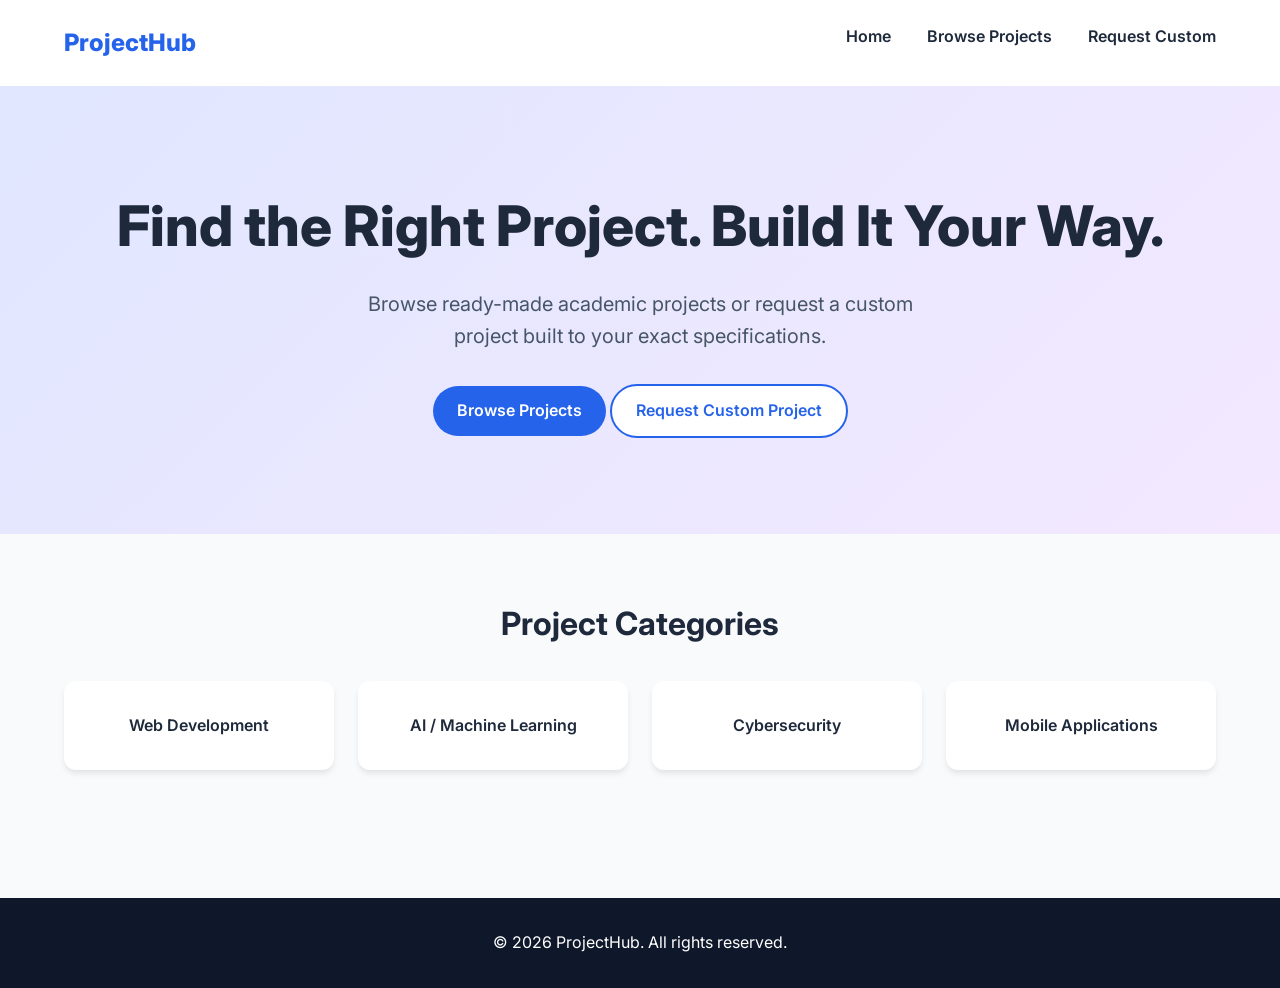
==== index.html @ ab0e4a63 "Repurpose project: Project Ordering Platform" ====
<!DOCTYPE html>
<html lang="en">
<head>
    <meta charset="UTF-8">
    <meta name="viewport" content="width=device-width, initial-scale=1.0">
    <title>Project Ordering Platform | Find the Right Project</title>
    <link href="https://fonts.googleapis.com/css2?family=Inter:wght@400;600;800&display=swap" rel="stylesheet">
    <link rel="stylesheet" href="style.css">
</head>
<body>
    <nav class="navbar">
        <div class="logo">ProjectHub</div>
        <div class="nav-links">
            <a href="index.html">Home</a>
            <a href="projects.html">Browse Projects</a>
            <a href="request.html">Request Custom</a>
        </div>
    </nav>

    <header class="hero">
        <div class="hero-content">
            <h1>Find the Right Project. Build It Your Way.</h1>
            <p>Browse ready-made academic projects or request a custom project built to your exact specifications.</p>
            <div class="cta-buttons">
                <a href="projects.html" class="btn btn-primary">Browse Projects</a>
                <a href="request.html" class="btn btn-secondary">Request Custom Project</a>
            </div>
        </div>
    </header>

    <section class="categories">
        <h2>Project Categories</h2>
        <div class="category-grid">
            <div class="category-card">Web Development</div>
            <div class="category-card">AI / Machine Learning</div>
            <div class="category-card">Cybersecurity</div>
            <div class="category-card">Mobile Applications</div>
        </div>
    </section>

    <footer>
        <p>&copy; 2026 ProjectHub. All rights reserved.</p>
    </footer>
</body>
</html>
---- style.css ----
:root {
    --primary-color: #2563eb;
    --secondary-color: #4f46e5;
    --bg-color: #f8fafc;
    --text-color: #1e293b;
}

* {
    margin: 0;
    padding: 0;
    box-sizing: border-box;
    font-family: 'Inter', sans-serif;
}

body {
    background-color: var(--bg-color);
    color: var(--text-color);
    line-height: 1.6;
}

.navbar {
    display: flex;
    justify-content: space-between;
    padding: 1.5rem 5%;
    background: white;
    box-shadow: 0 4px 6px -1px rgb(0 0 0 / 0.1);
}

.logo {
    font-size: 1.5rem;
    font-weight: 800;
    color: var(--primary-color);
}

.nav-links a {
    text-decoration: none;
    color: var(--text-color);
    margin-left: 2rem;
    font-weight: 600;
}

.hero {
    text-align: center;
    padding: 6rem 1rem;
    background: linear-gradient(135deg, #e0e7ff 0%, #f3e8ff 100%);
}

.hero h1 {
    font-size: 3.5rem;
    margin-bottom: 1rem;
    font-weight: 800;
}

.hero p {
    font-size: 1.25rem;
    max-width: 600px;
    margin: 0 auto 2rem;
    color: #475569;
}

.btn {
    padding: 0.75rem 1.5rem;
    border-radius: 9999px;
    text-decoration: none;
    font-weight: 600;
    transition: transform 0.2s;
    display: inline-block;
}

.btn:hover {
    transform: translateY(-2px);
}

.btn-primary {
    background: var(--primary-color);
    color: white;
}

.btn-secondary {
    background: white;
    color: var(--primary-color);
    border: 2px solid var(--primary-color);
}

.categories {
    padding: 4rem 5%;
    text-align: center;
}

.categories h2 {
    font-size: 2rem;
    margin-bottom: 2rem;
}

.category-grid {
    display: grid;
    grid-template-columns: repeat(auto-fit, minmax(250px, 1fr));
    gap: 1.5rem;
}

.category-card {
    background: white;
    padding: 2rem;
    border-radius: 12px;
    box-shadow: 0 4px 6px -1px rgb(0 0 0 / 0.1);
    font-weight: 600;
    cursor: pointer;
    transition: transform 0.2s, box-shadow 0.2s;
}

.category-card:hover {
    transform: translateY(-4px);
    box-shadow: 0 10px 15px -3px rgb(0 0 0 / 0.1);
}

footer {
    text-align: center;
    padding: 2rem;
    background: #0f172a;
    color: white;
    margin-top: 4rem;
}
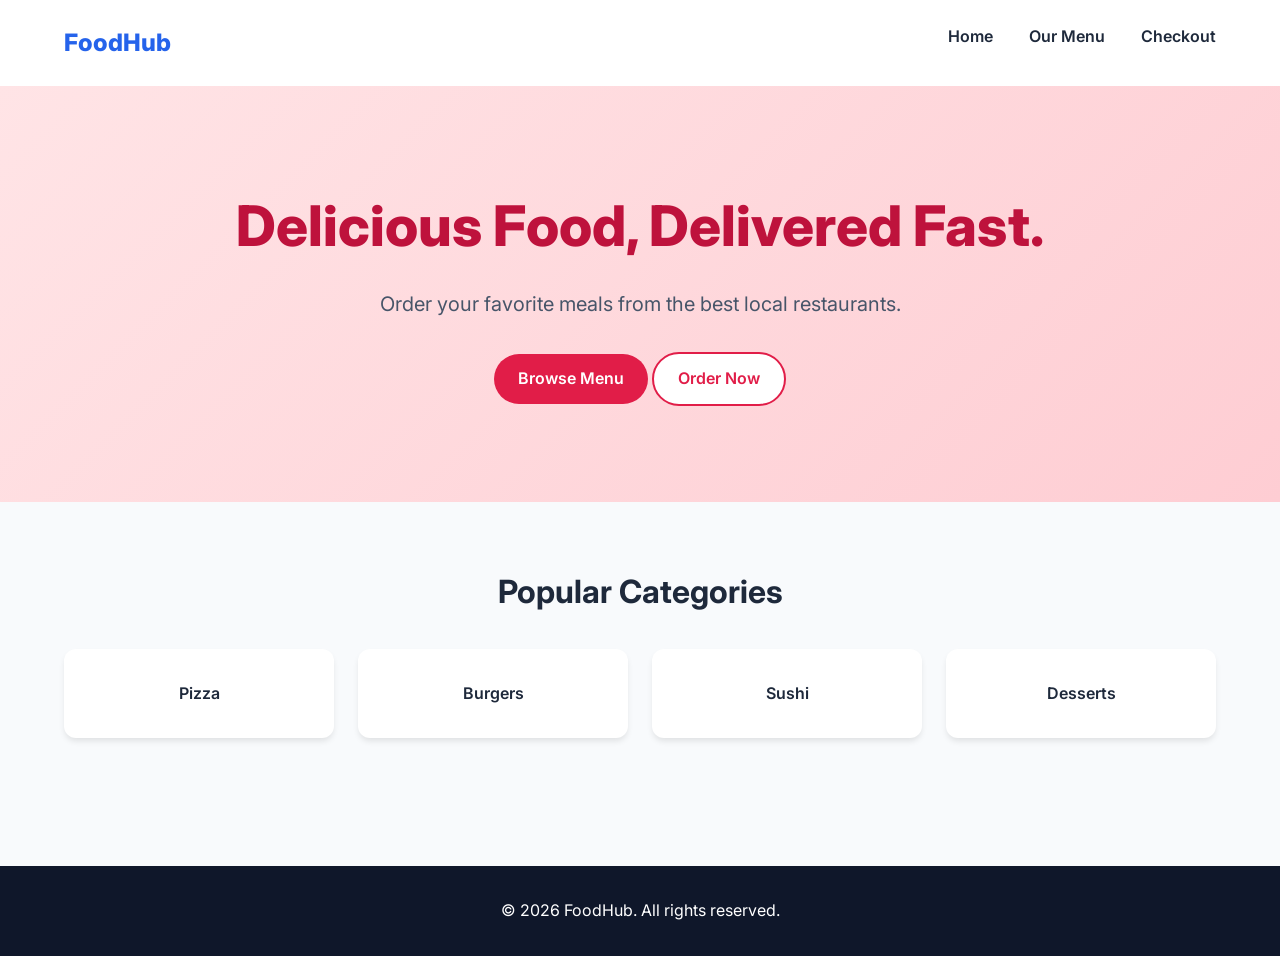
==== commit 7280a766: "Revert project to a Food Delivery platform" ====
--- a/index.html
+++ b/index.html
@@ -3,43 +3,43 @@
 <head>
     <meta charset="UTF-8">
     <meta name="viewport" content="width=device-width, initial-scale=1.0">
-    <title>Project Ordering Platform | Find the Right Project</title>
+    <title>FoodHub | Food Delivery Platform</title>
     <link href="https://fonts.googleapis.com/css2?family=Inter:wght@400;600;800&display=swap" rel="stylesheet">
     <link rel="stylesheet" href="style.css">
 </head>
 <body>
     <nav class="navbar">
-        <div class="logo">ProjectHub</div>
+        <div class="logo">FoodHub</div>
         <div class="nav-links">
             <a href="index.html">Home</a>
-            <a href="projects.html">Browse Projects</a>
-            <a href="request.html">Request Custom</a>
+            <a href="menu.html">Our Menu</a>
+            <a href="checkout.html">Checkout</a>
         </div>
     </nav>
 
-    <header class="hero">
+    <header class="hero" style="background: linear-gradient(135deg, #ffe4e6 0%, #fecdd3 100%);">
         <div class="hero-content">
-            <h1>Find the Right Project. Build It Your Way.</h1>
-            <p>Browse ready-made academic projects or request a custom project built to your exact specifications.</p>
+            <h1 style="color: #be123c;">Delicious Food, Delivered Fast.</h1>
+            <p>Order your favorite meals from the best local restaurants.</p>
             <div class="cta-buttons">
-                <a href="projects.html" class="btn btn-primary">Browse Projects</a>
-                <a href="request.html" class="btn btn-secondary">Request Custom Project</a>
+                <a href="menu.html" class="btn btn-primary" style="background: #e11d48;">Browse Menu</a>
+                <a href="checkout.html" class="btn btn-secondary" style="color: #e11d48; border-color: #e11d48;">Order Now</a>
             </div>
         </div>
     </header>
 
     <section class="categories">
-        <h2>Project Categories</h2>
+        <h2>Popular Categories</h2>
         <div class="category-grid">
-            <div class="category-card">Web Development</div>
-            <div class="category-card">AI / Machine Learning</div>
-            <div class="category-card">Cybersecurity</div>
-            <div class="category-card">Mobile Applications</div>
+            <div class="category-card">Pizza</div>
+            <div class="category-card">Burgers</div>
+            <div class="category-card">Sushi</div>
+            <div class="category-card">Desserts</div>
         </div>
     </section>
 
     <footer>
-        <p>&copy; 2026 ProjectHub. All rights reserved.</p>
+        <p>&copy; 2026 FoodHub. All rights reserved.</p>
     </footer>
 </body>
 </html>
